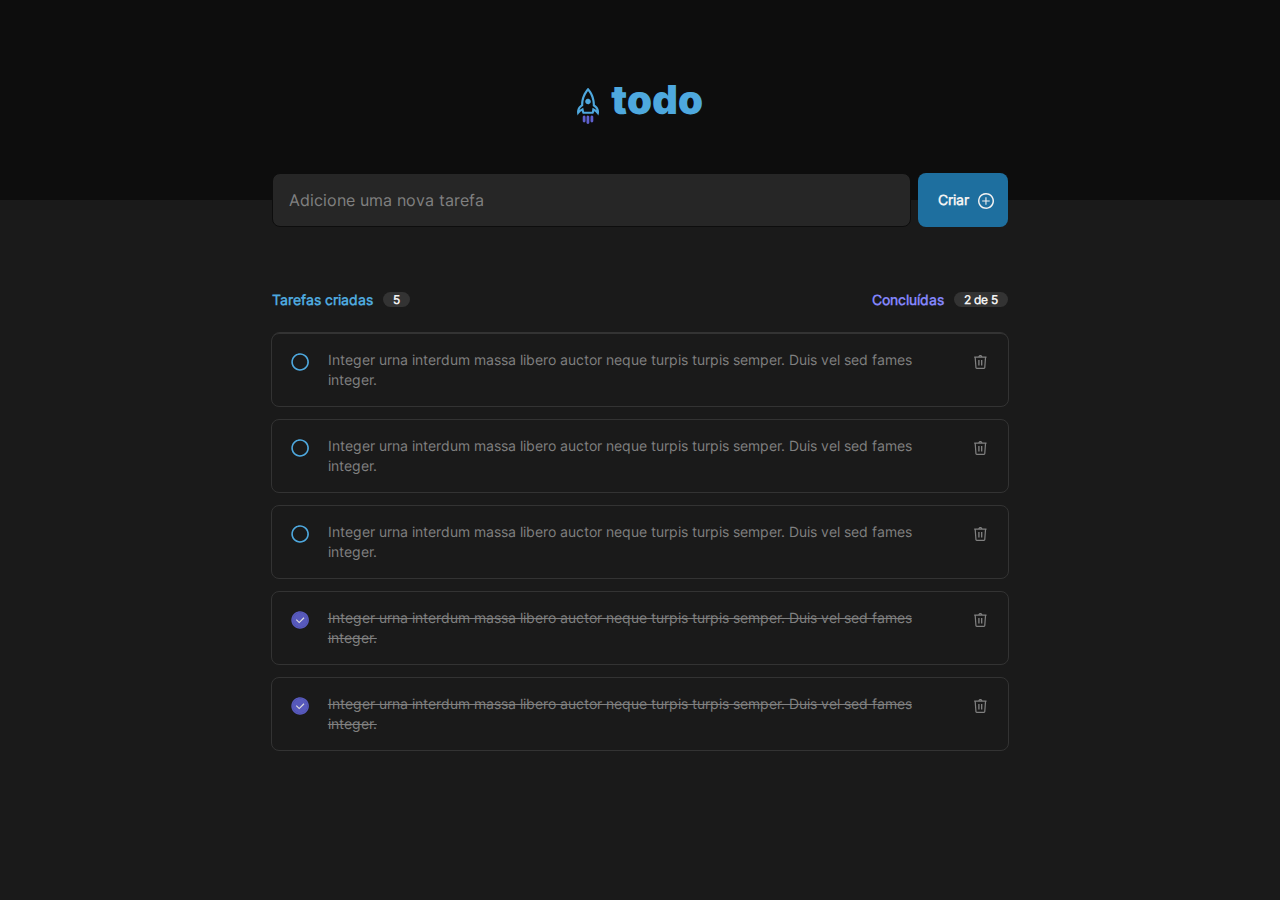
==== TODO_LIST/todo/index.html @ 9557c274 "feat: static todo list layout was created" ====
<!DOCTYPE html>
<html lang="en">
<head>
    <meta charset="UTF-8">
    <meta name="viewport" content="width=device-width, initial-scale=1.0">
    <link rel="stylesheet" href="./styles.css">
    <title>TO DO LIST</title>
</head>
<body>
    <header>
        <div class="headerTitle">
            <img src="../src/images/rocket.svg" alt="logo">
            <h1>todo</h1>
        </div>
    </header>
    <main>
        <form class="createTaskForm">
            <input type="text" name="taskName" value="Adicione uma nova tarefa">
            <button id="buttonCriar">Criar</button>
        </form>
        <form class="taskListForm">
            <div class="taskListFormCounters">
                <div class="taskListCounter">
                    <p>Tarefas criadas</p>
                    <div id="totalTaskCounter">5</div>
                </div>
                <div class="taskListCounter">
                    <p style="color: var(--text-purple);">Concluídas</p>
                    <div id="Concluídas">2 de 5</div>  
                </div>
            </div>
            <div class="taskListFormList">
                <div class="taskItem unfinished">
                    <button class="button finishTask"></button>
                    <p>Integer urna interdum massa libero auctor neque turpis turpis semper. Duis vel sed fames integer.</p>
                    <button class="button deleteTask"></button>
                </div>
                <div class="taskItem unfinished">
                    <button class="button finishTask"></button>
                    <p>Integer urna interdum massa libero auctor neque turpis turpis semper. Duis vel sed fames integer.</p>
                    <button class="button deleteTask"></button>
                </div>
                <div class="taskItem unfinished">
                    <button class="button finishTask"></button>
                    <p>Integer urna interdum massa libero auctor neque turpis turpis semper. Duis vel sed fames integer.</p>
                    <button class="button deleteTask"></button>
                </div>
                <div class="taskItem finished">
                    <button class="button finishTask"></button>
                    <p>Integer urna interdum massa libero auctor neque turpis turpis semper. Duis vel sed fames integer.</p>
                    <button class="button deleteTask"></button>
                </div>
                <div class="taskItem finished">
                    <button class="button finishTask"></button>
                    <p>Integer urna interdum massa libero auctor neque turpis turpis semper. Duis vel sed fames integer.</p>
                    <button class="button deleteTask"></button>
                </div>
            </div>
        </form>
    </main>
</body>
</html>
---- TODO_LIST/todo/styles.css ----
@font-face {
    font-family: "Inter-Black";
    src: url(../src/fonts/Inter/Inter-Black.ttf);
}

@font-face {
    font-family: "Inter-Regular";
    src: url(../src/fonts/Inter/Inter-Regular.ttf);
}

:root {
    --text-blue: #4EA8DE;
    --text-white: #F2F2F2;
    --text-purple: #8284FA;
    --text-gray: #808080;
    --background-black: #0D0D0D;
    --background-blue: #1E6F9F;
    --background-dark-gray: #1A1A1A;
    --background-light-gray: #333333;
    --background-gray: #262626;
}

body {
    margin: 0 auto;

    background-color: var(--background-dark-gray);
}

header {
    display: flex;
    justify-content: center;
    align-items: center;

    height: 200px;
    
    background-color: var(--background-black);
}

.headerTitle {
    display: flex;
    justify-content: space-between;
    align-items: flex-end;

    height: 48px;
}

.headerTitle img {
    width: 22px;
    height: 36px;
}

h1 {
    font-family: Inter-Black;
    font-size: 40px;
    font-weight: 900;
    line-height: 48px;
    letter-spacing: 0em;
    text-align: left;

    color: var(--text-blue);

    margin: 0px 0px 0px 12px;
}

p {
    margin: 0px;
}

main {
    display: flex;
    flex-direction: column;
    align-items: center;
    
}

.createTaskForm {
    display: flex;
    justify-content: space-between;

    position: relative;
    top: -27px;
    width: 736px;
    height: 54px;

    margin-bottom: 37px;
}

.createTaskForm input {
    width: 605px;

    border: 1px solid var(--background-black);
    border-radius: 8px;
    background-color: var(--background-gray);
    color: var(--text-gray);

    font-family: Inter-Regular;
    font-size: 16px;
    font-weight: 400;
    line-height: 22px;
    letter-spacing: 0em;

    padding: 16px;
}

.createTaskForm button {
    width: 90px;

    border: none;
    border-radius: 8px;
    background-color: var(--background-blue);
    background-image: url(../src/images/plus.svg);
    background-repeat: no-repeat;
    background-position: 60px 20px;
    text-align: left;
    padding-left: 20px;
    color: var(--text-white);

    font-family: Inter-Regular;
    font-size: 14px;
    font-weight: 700;
    line-height: 20px;
}

.taskListForm {
    width: 736px;
    min-height: 287px;
}

.taskListFormCounters {
    display: flex;
    justify-content: space-between;
    align-items: center;
}

.taskListCounter {
    display: flex;
    align-items: center;
}

.taskListCounter p {
    font-family: Inter-Regular;
    font-size: 14px;
    font-weight: 700;
    line-height: 17px;

    color: var(--text-blue);

    margin: 0px;
}

.taskListCounter div {
    background-color: var(--background-light-gray);
    color: var(--text-white);

    border-radius: 999px;

    margin-left: 10px;
    padding: 0px 10px;

    font-family: Inter-Regular;
    font-size: 12px;
    font-weight: 700;
    line-height: 15px;
}

.taskListFormList {
    display: flex;
    flex-direction: column;
    justify-content: flex-start;
    align-items: center;

    min-height: 244px;

    border-top: 1px solid var(--background-light-gray);
    border-radius: 8px;

    margin-top: 24px;
}

.taskListFormList img {
    margin-top: 64px;
}

.taskListFormList p {
    font-family: Inter-Regular;
    font-size: 16px;
    font-weight: 400;
    line-height: 22px;
    text-align: center;

    color: var(--text-gray);
}

.taskListFormList p span {
    font-weight: 700px;
    font-family: Inter-Black;
}

.taskItem {
    display: flex;
    justify-content: space-between;

    width: 100%;

    border: 1px solid var(--background-light-gray);
    border-radius: 8px;

    margin-bottom: 12px;
}

.taskItem p {
    margin: 16px 0px;

    font-family: Inter-Regular;
    font-size: 14px;
    font-weight: 400;
    line-height: 20px;
    letter-spacing: 0em;
    text-align: left;
}

.taskItem.finished p {
    text-decoration:line-through;
}

.taskItem .button {
    width: 24px;
    height: 24px;
    background-color: transparent;
    background-repeat: no-repeat;
    border: none;

    margin: 16px 16px;
}

.taskItem.unfinished .button.finishTask {
    background-image: url(../src/images/check_off.svg);
}

.taskItem.finished .button.finishTask {
    background-image: url(../src/images/check_on.svg);
}

.taskItem .button.deleteTask {
    background-image: url(../src/images/trash.svg);
}
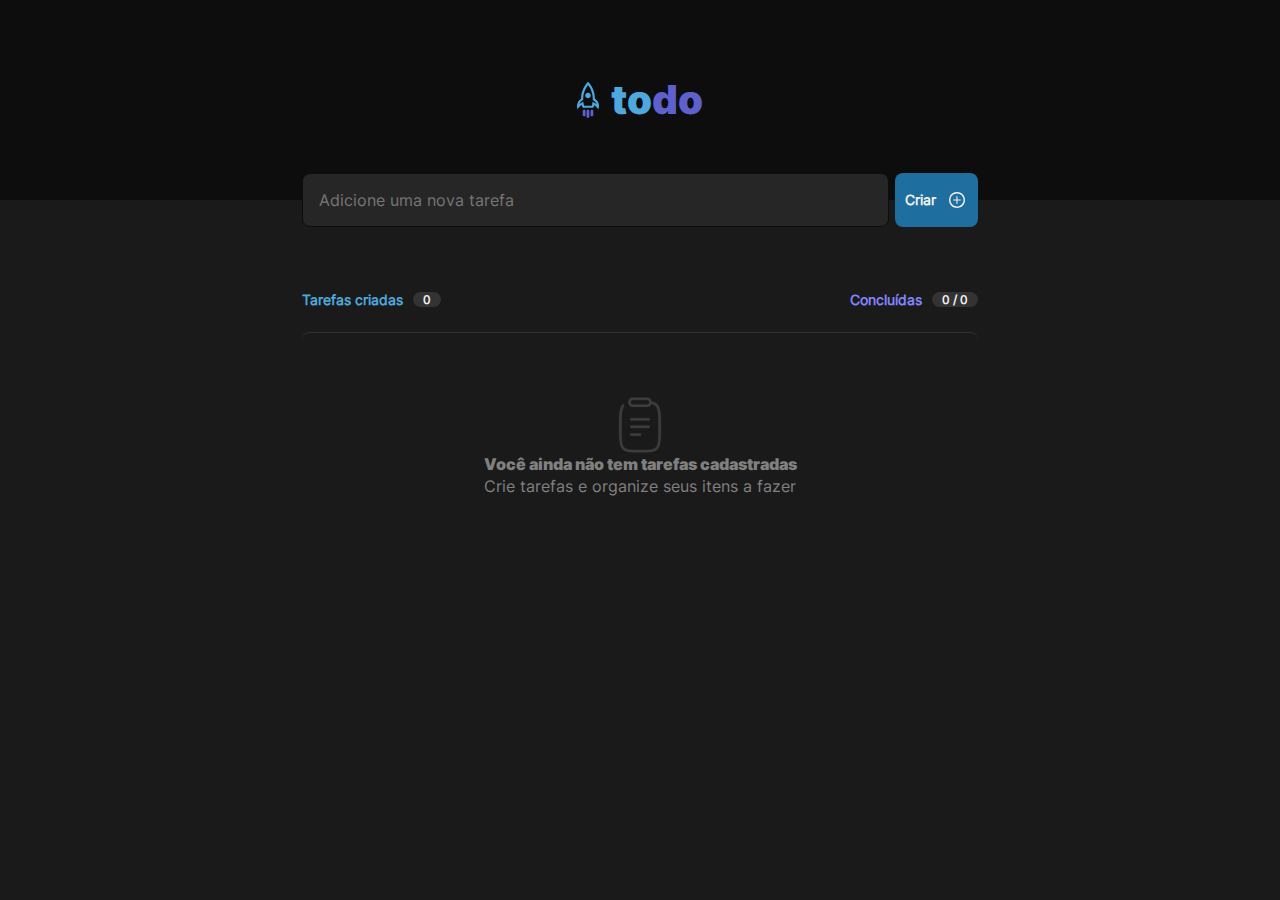
==== commit 35c10a7e: "feat: dynamic logic was added" ====
--- a/TODO_LIST/todo/index.html
+++ b/TODO_LIST/todo/index.html
@@ -10,53 +10,46 @@
     <header>
         <div class="headerTitle">
             <img src="../src/images/rocket.svg" alt="logo">
-            <h1>todo</h1>
+            <h1>to<span>do</span></h1>
         </div>
     </header>
     <main>
-        <form class="createTaskForm">
-            <input type="text" name="taskName" value="Adicione uma nova tarefa">
+        <div class="createTaskForm">
+            <input id="inputTask" type="text" name="taskName" placeholder="Adicione uma nova tarefa">
             <button id="buttonCriar">Criar</button>
-        </form>
-        <form class="taskListForm">
+        </div>
+        <div class="taskListForm">
             <div class="taskListFormCounters">
                 <div class="taskListCounter">
                     <p>Tarefas criadas</p>
-                    <div id="totalTaskCounter">5</div>
+                    <div id="totalTaskCounter">0</div>
                 </div>
                 <div class="taskListCounter">
-                    <p style="color: var(--text-purple);">Concluídas</p>
-                    <div id="Concluídas">2 de 5</div>  
+                    <p style="color: var(--purple);">Concluídas</p>
+                    <div id="completedTaskCounter">0 / 0</div>  
                 </div>
             </div>
-            <div class="taskListFormList">
-                <div class="taskItem unfinished">
-                    <button class="button finishTask"></button>
-                    <p>Integer urna interdum massa libero auctor neque turpis turpis semper. Duis vel sed fames integer.</p>
-                    <button class="button deleteTask"></button>
-                </div>
-                <div class="taskItem unfinished">
-                    <button class="button finishTask"></button>
-                    <p>Integer urna interdum massa libero auctor neque turpis turpis semper. Duis vel sed fames integer.</p>
-                    <button class="button deleteTask"></button>
-                </div>
-                <div class="taskItem unfinished">
-                    <button class="button finishTask"></button>
-                    <p>Integer urna interdum massa libero auctor neque turpis turpis semper. Duis vel sed fames integer.</p>
-                    <button class="button deleteTask"></button>
-                </div>
-                <div class="taskItem finished">
-                    <button class="button finishTask"></button>
-                    <p>Integer urna interdum massa libero auctor neque turpis turpis semper. Duis vel sed fames integer.</p>
-                    <button class="button deleteTask"></button>
-                </div>
-                <div class="taskItem finished">
-                    <button class="button finishTask"></button>
-                    <p>Integer urna interdum massa libero auctor neque turpis turpis semper. Duis vel sed fames integer.</p>
-                    <button class="button deleteTask"></button>
-                </div>
+            <div id="taskListFormListEmpty">
+                <img src="../src/images/Clipboard.svg" alt="clipboard">
+                <p><span>Você ainda não tem tarefas cadastradas</span><br>
+                    Crie tarefas e organize seus itens a fazer
+                </p>
             </div>
-        </form>
+            <ul id="taskListFormList">
+                <li id="taskItemPattern" class="taskItem">
+                    <input type="checkbox" name="task1" id="task1" onclick="changeCheckbox(event)">
+                    <label for="task1"></label>
+                    <button class="buttonDeleteTask" onclick="deleteTask(event)">
+                        <svg width="13" height="14" viewBox="0 0 13 14" fill="none" xmlns="http://www.w3.org/2000/svg">
+                            <path d="M8.70214 4.98547H7.37158V10.5073H8.70214V4.98547Z" fill="#808080"/>
+                            <path d="M5.96239 4.98547H4.63184V10.5073H5.96239V4.98547Z" fill="#808080"/>
+                            <path d="M12.978 2.16712C12.9754 2.03061 12.9295 1.89846 12.8469 1.78975C12.7642 1.68104 12.6492 1.6014 12.5184 1.56232C12.4596 1.53782 12.3974 1.52252 12.3339 1.51696H8.78678C8.6525 1.07791 8.38082 0.693554 8.01174 0.420471C7.64265 0.147388 7.19564 0 6.73651 0C6.27738 0 5.83038 0.147388 5.46129 0.420471C5.0922 0.693554 4.82053 1.07791 4.68625 1.51696H1.13911C1.08068 1.51814 1.02269 1.52729 0.96674 1.54418H0.95162C0.813182 1.58701 0.693338 1.67547 0.61163 1.79515C0.529921 1.91483 0.49117 2.05866 0.501693 2.20319C0.512217 2.34771 0.571396 2.48441 0.669579 2.59099C0.767763 2.69757 0.899158 2.76774 1.04234 2.79006L1.75298 12.5334C1.76382 12.9127 1.91693 13.2741 2.18191 13.5458C2.44688 13.8175 2.80435 13.9797 3.18332 14H10.2867C10.6662 13.9804 11.0244 13.8186 11.29 13.5468C11.5556 13.2751 11.7092 12.9132 11.72 12.5334L12.4277 2.79914C12.5802 2.77797 12.72 2.70232 12.8212 2.58615C12.9223 2.46999 12.978 2.32116 12.978 2.16712ZM6.73651 1.21456C6.8661 1.21458 6.99427 1.24146 7.11294 1.29351C7.23161 1.34556 7.3382 1.42164 7.42598 1.51696H6.04704C6.13459 1.42135 6.24114 1.34507 6.35986 1.29299C6.47859 1.24092 6.60687 1.21421 6.73651 1.21456ZM10.2867 12.7904H3.18332C3.10168 12.7904 2.97467 12.6573 2.95955 12.4457L2.25798 2.81123H11.215L10.5135 12.4457C10.4984 12.6573 10.3714 12.7904 10.2867 12.7904Z" fill="#808080"/>
+                        </svg>                            
+                    </button>
+                </li>
+            </ul>
+        </div>
     </main>
+    <script src="script.js"></script>
 </body>
 </html>--- a/TODO_LIST/todo/styles.css
+++ b/TODO_LIST/todo/styles.css
@@ -8,22 +8,30 @@
     src: url(../src/fonts/Inter/Inter-Regular.ttf);
 }
 
+* {
+   margin: 0;
+   padding: 0; 
+}
+
 :root {
-    --text-blue: #4EA8DE;
-    --text-white: #F2F2F2;
-    --text-purple: #8284FA;
-    --text-gray: #808080;
-    --background-black: #0D0D0D;
-    --background-blue: #1E6F9F;
-    --background-dark-gray: #1A1A1A;
-    --background-light-gray: #333333;
-    --background-gray: #262626;
+    --blue-dark: #1E6F9F;
+    --blue: #4EA8DE;
+    --purple: #8284FA;
+    --purple-dark: #5E60CE;
+    --gray-100: #F2F2F2;
+    --gray-200: #D9D9D9;
+    --gray-300: #808080;
+    --gray-400: #333333;
+    --gray-500: #262626;
+    --gray-600: #1A1A1A;
+    --gray-700: #0D0D0D;
+    --danger: #E25858;
 }
 
 body {
     margin: 0 auto;
 
-    background-color: var(--background-dark-gray);
+    background-color: var(--gray-600);
 }
 
 header {
@@ -33,13 +41,13 @@
 
     height: 200px;
     
-    background-color: var(--background-black);
+    background-color: var(--gray-700);
 }
 
 .headerTitle {
     display: flex;
     justify-content: space-between;
-    align-items: flex-end;
+    align-items: center;
 
     height: 48px;
 }
@@ -57,9 +65,13 @@
     letter-spacing: 0em;
     text-align: left;
 
-    color: var(--text-blue);
+    color: var(--blue);
 
     margin: 0px 0px 0px 12px;
+}
+
+h1 span {
+    color: var(--purple-dark);
 }
 
 p {
@@ -71,6 +83,7 @@
     flex-direction: column;
     align-items: center;
     
+    margin: 0% 17%;
 }
 
 .createTaskForm {
@@ -79,19 +92,19 @@
 
     position: relative;
     top: -27px;
-    width: 736px;
+    width: 80%;
     height: 54px;
 
     margin-bottom: 37px;
 }
 
 .createTaskForm input {
-    width: 605px;
-
-    border: 1px solid var(--background-black);
-    border-radius: 8px;
-    background-color: var(--background-gray);
-    color: var(--text-gray);
+    width: 90%;
+
+    border: 1px solid var(--gray-700);
+    border-radius: 8px;
+    background-color: var(--gray-500);
+    color: var(--gray-300);
 
     font-family: Inter-Regular;
     font-size: 16px;
@@ -102,27 +115,44 @@
     padding: 16px;
 }
 
+.createTaskForm input:focus {
+    color: var(--gray-100);
+    outline-style:groove;
+    outline-color: var(--purple-dark);
+    outline-width: 2px;
+}
+
 .createTaskForm button {
     width: 90px;
 
     border: none;
     border-radius: 8px;
-    background-color: var(--background-blue);
+    background-color: var(--blue-dark);
     background-image: url(../src/images/plus.svg);
     background-repeat: no-repeat;
-    background-position: 60px 20px;
+    background-position: 80% 50%;
     text-align: left;
-    padding-left: 20px;
-    color: var(--text-white);
+    
+    color: var(--gray-100);
 
     font-family: Inter-Regular;
     font-size: 14px;
     font-weight: 700;
     line-height: 20px;
+
+    padding-left: 1.5%;
+    margin-left: 1%;
+
+    cursor: pointer;
+    transition: 0.3s;
+}
+
+.createTaskForm button:hover {
+    background-color: var(--blue);
 }
 
 .taskListForm {
-    width: 736px;
+    width: 80%;
     min-height: 287px;
 }
 
@@ -143,14 +173,14 @@
     font-weight: 700;
     line-height: 17px;
 
-    color: var(--text-blue);
+    color: var(--blue);
 
     margin: 0px;
 }
 
 .taskListCounter div {
-    background-color: var(--background-light-gray);
-    color: var(--text-white);
+    background-color: var(--gray-400);
+    color: var(--gray-100);
 
     border-radius: 999px;
 
@@ -163,67 +193,82 @@
     line-height: 15px;
 }
 
-.taskListFormList {
-    display: flex;
+#taskListFormList {
+    display: none;
     flex-direction: column;
     justify-content: flex-start;
     align-items: center;
 
     min-height: 244px;
 
-    border-top: 1px solid var(--background-light-gray);
-    border-radius: 8px;
-
     margin-top: 24px;
 }
 
-.taskListFormList img {
+#taskListFormListEmpty {
+    display: flex;
+    flex-direction: column;
+    justify-content: flex-start;
+    align-items: center;
+
+    border-top: 1px solid var(--gray-400);
+    border-radius: 8px;
+
+    margin-top: 24px;
+}
+
+#taskListFormListEmpty img {
     margin-top: 64px;
 }
 
-.taskListFormList p {
+#taskListFormListEmpty p {
     font-family: Inter-Regular;
     font-size: 16px;
     font-weight: 400;
     line-height: 22px;
     text-align: center;
 
-    color: var(--text-gray);
-}
-
-.taskListFormList p span {
-    font-weight: 700px;
+    color: var(--gray-300);
+}
+
+#taskListFormListEmpty p span {
+    font-weight: 700;
     font-family: Inter-Black;
 }
 
+#taskItemPattern {
+    display: none;
+}
+
 .taskItem {
     display: flex;
     justify-content: space-between;
-
-    width: 100%;
-
-    border: 1px solid var(--background-light-gray);
+    align-items: center;
+
+    width: 96%;
+
+    border: 1px solid var(--gray-400);
     border-radius: 8px;
 
     margin-bottom: 12px;
-}
-
-.taskItem p {
-    margin: 16px 0px;
-
+
+    padding: 16px;
+}
+
+.taskItem label {
+    word-wrap: break-word;
+
+    width: 70%;
     font-family: Inter-Regular;
     font-size: 14px;
     font-weight: 400;
     line-height: 20px;
     letter-spacing: 0em;
     text-align: left;
-}
-
-.taskItem.finished p {
-    text-decoration:line-through;
-}
-
-.taskItem .button {
+
+    color: var(--gray-100);
+}
+
+.buttonDeleteTask {
     width: 24px;
     height: 24px;
     background-color: transparent;
@@ -231,16 +276,14 @@
     border: none;
 
     margin: 16px 16px;
-}
-
-.taskItem.unfinished .button.finishTask {
-    background-image: url(../src/images/check_off.svg);
-}
-
-.taskItem.finished .button.finishTask {
-    background-image: url(../src/images/check_on.svg);
-}
-
-.taskItem .button.deleteTask {
-    background-image: url(../src/images/trash.svg);
+    
+    cursor: pointer;
+}
+
+svg path {
+    transition: 0.3s;
+}
+
+.buttonDeleteTask:hover svg path{
+    fill: var(--danger);
 }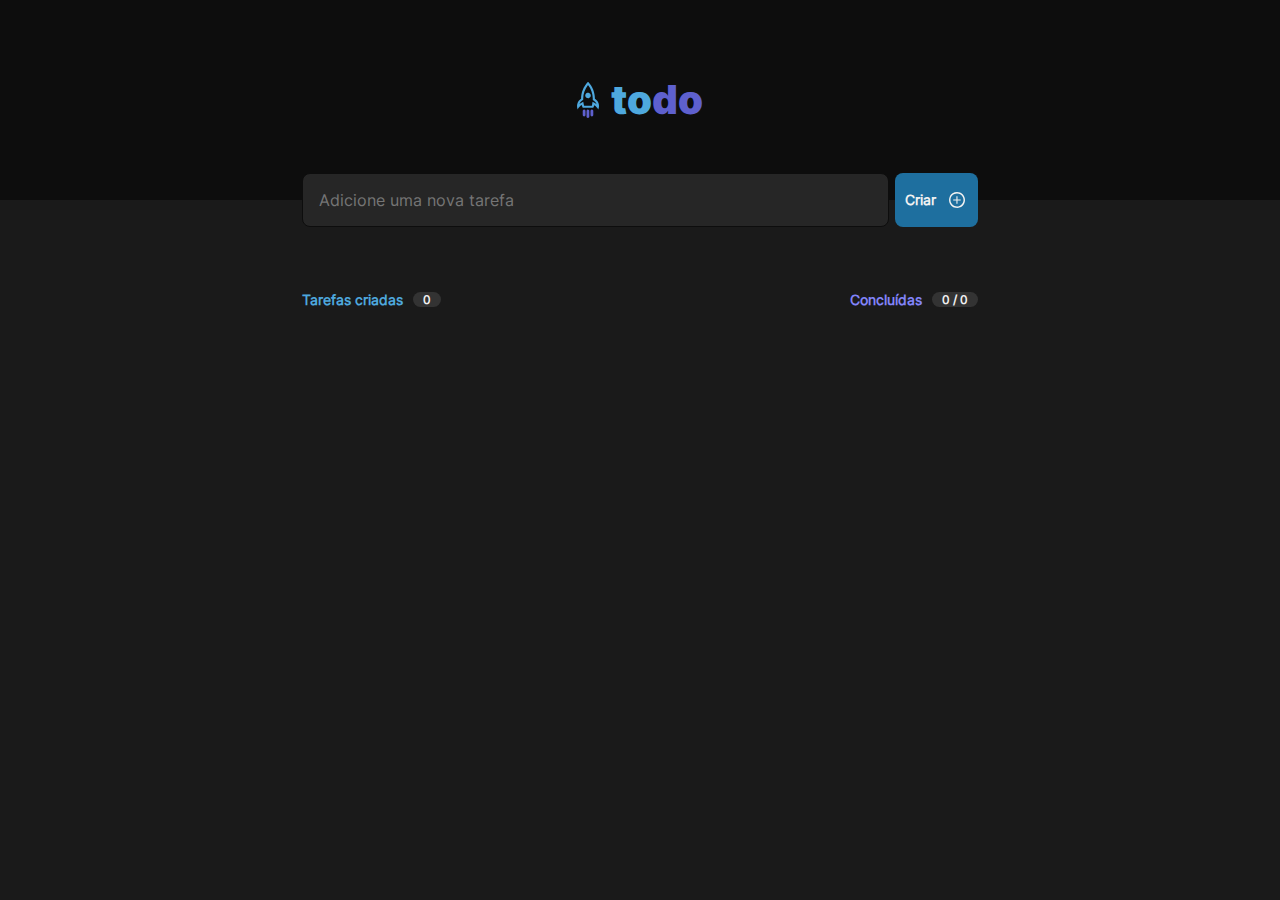
==== commit 0928b52b: "feat: checkbox stilization was made" ====
--- a/TODO_LIST/todo/index.html
+++ b/TODO_LIST/todo/index.html
@@ -38,7 +38,7 @@
             <ul id="taskListFormList">
                 <li id="taskItemPattern" class="taskItem">
                     <input type="checkbox" name="task1" id="task1" onclick="changeCheckbox(event)">
-                    <label for="task1"></label>
+                    <label for="task1">Integer urna interdum massa libero auctor neque turpis turpis semper. Duis vel sed fames integer.</label>
                     <button class="buttonDeleteTask" onclick="deleteTask(event)">
                         <svg width="13" height="14" viewBox="0 0 13 14" fill="none" xmlns="http://www.w3.org/2000/svg">
                             <path d="M8.70214 4.98547H7.37158V10.5073H8.70214V4.98547Z" fill="#808080"/>
--- a/TODO_LIST/todo/styles.css
+++ b/TODO_LIST/todo/styles.css
@@ -1,3 +1,10 @@
+@supports(-webkit-appearance: none) or (-moz-appearance: none) {
+    input[type='checkbox']{
+      -webkit-appearance: none;
+      -moz-appearance: none;
+    }
+  }
+
 @font-face {
     font-family: "Inter-Black";
     src: url(../src/fonts/Inter/Inter-Black.ttf);
@@ -194,7 +201,7 @@
 }
 
 #taskListFormList {
-    display: none;
+    display: flex;
     flex-direction: column;
     justify-content: flex-start;
     align-items: center;
@@ -205,7 +212,7 @@
 }
 
 #taskListFormListEmpty {
-    display: flex;
+    display: none;
     flex-direction: column;
     justify-content: flex-start;
     align-items: center;
@@ -241,23 +248,64 @@
 
 .taskItem {
     display: flex;
-    justify-content: space-between;
-    align-items: center;
-
-    width: 96%;
+    
+    align-items: flex-start;
+
+    width: 100%;
 
     border: 1px solid var(--gray-400);
     border-radius: 8px;
 
     margin-bottom: 12px;
-
-    padding: 16px;
+    padding: 16px 0px;
+}
+
+.taskItem input{
+    position: relative;
+    width: 18px;
+    height: 18px;
+    border: 2px solid var(--blue);
+    border-radius: 50%;
+    margin-top: 5px;
+    margin-left: 19px;
+    margin-right: 16px;
+    cursor: pointer;
+}
+
+.taskItem input:checked {
+    position: relative;
+    width: 18px;
+    height: 17px;
+    background-color: var(--purple-dark);
+    border: none;
+    border-radius: 50%;
+    margin-top: 5px;
+    margin-left: 19px;
+    margin-right: 16px;
+    cursor: pointer;
+}
+
+.taskItem input:checked + label {
+    text-decoration: line-through;
+    color: var(--gray-300);
+}
+
+.taskItem input:checked::before {
+    content: '';
+    position: absolute;
+    display: inline-block;
+    width: 15px;
+    height: 15px;
+    left: 20%;
+    top: 30%;
+    background-image: url(../src/images/check.svg);
+    background-repeat: no-repeat;
 }
 
 .taskItem label {
     word-wrap: break-word;
 
-    width: 70%;
+    width: 85%;
     font-family: Inter-Regular;
     font-size: 14px;
     font-weight: 400;
@@ -275,7 +323,8 @@
     background-repeat: no-repeat;
     border: none;
 
-    margin: 16px 16px;
+    margin-right: 10px;
+    margin-left: 20px;
     
     cursor: pointer;
 }
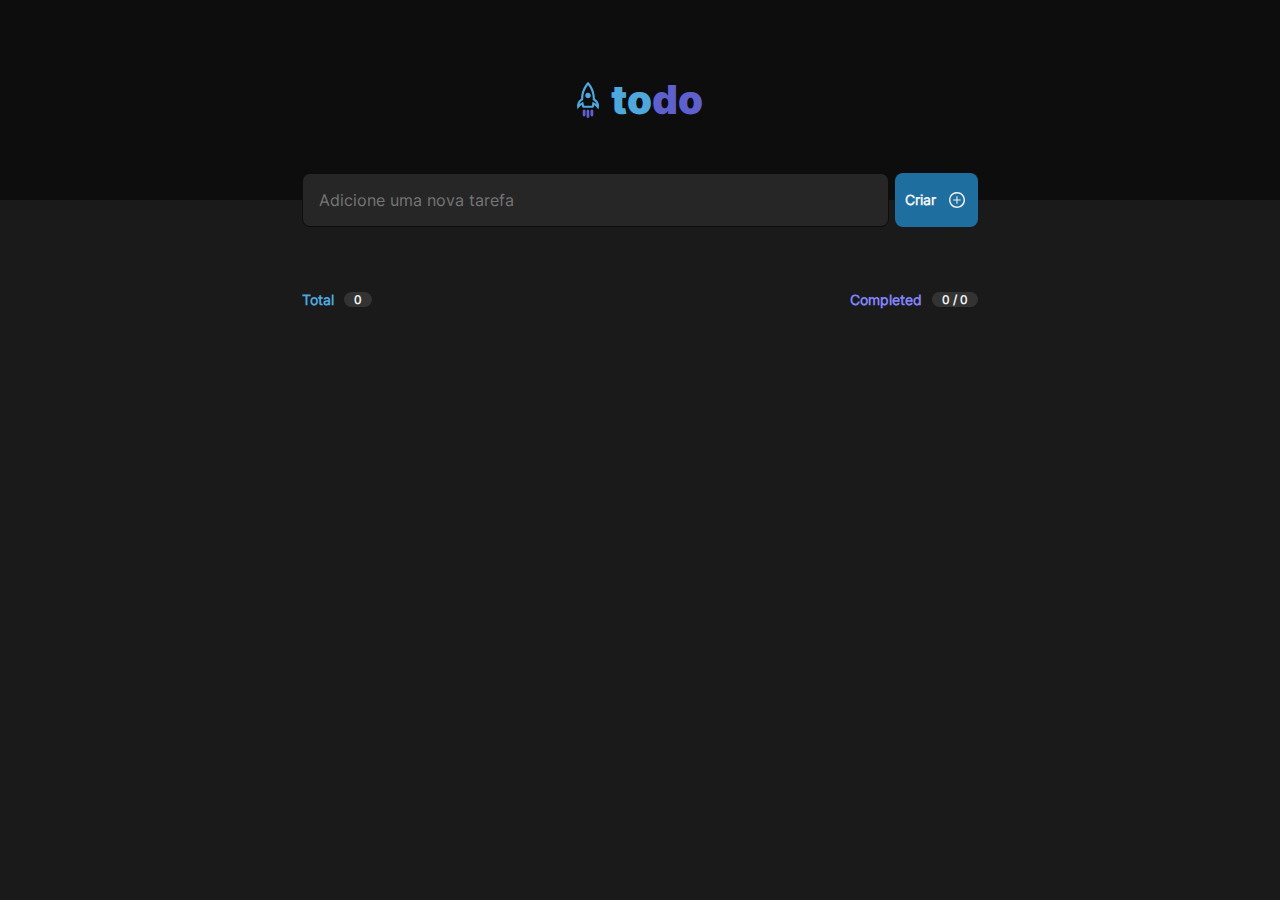
==== commit 8778b3dc: "fix: fixed responsive bug" ====
--- a/TODO_LIST/todo/index.html
+++ b/TODO_LIST/todo/index.html
@@ -15,17 +15,17 @@
     </header>
     <main>
         <div class="createTaskForm">
-            <input id="inputTask" type="text" name="taskName" placeholder="Adicione uma nova tarefa">
+            <input id="inputTask" type="text" name="taskName" placeholder="Adicione uma nova tarefa" onkeypress="handleEnterPress(event)">
             <button id="buttonCriar">Criar</button>
         </div>
         <div class="taskListForm">
             <div class="taskListFormCounters">
                 <div class="taskListCounter">
-                    <p>Tarefas criadas</p>
+                    <p>Total</p>
                     <div id="totalTaskCounter">0</div>
                 </div>
                 <div class="taskListCounter">
-                    <p style="color: var(--purple);">Concluídas</p>
+                    <p style="color: var(--purple);">Completed</p>
                     <div id="completedTaskCounter">0 / 0</div>  
                 </div>
             </div>
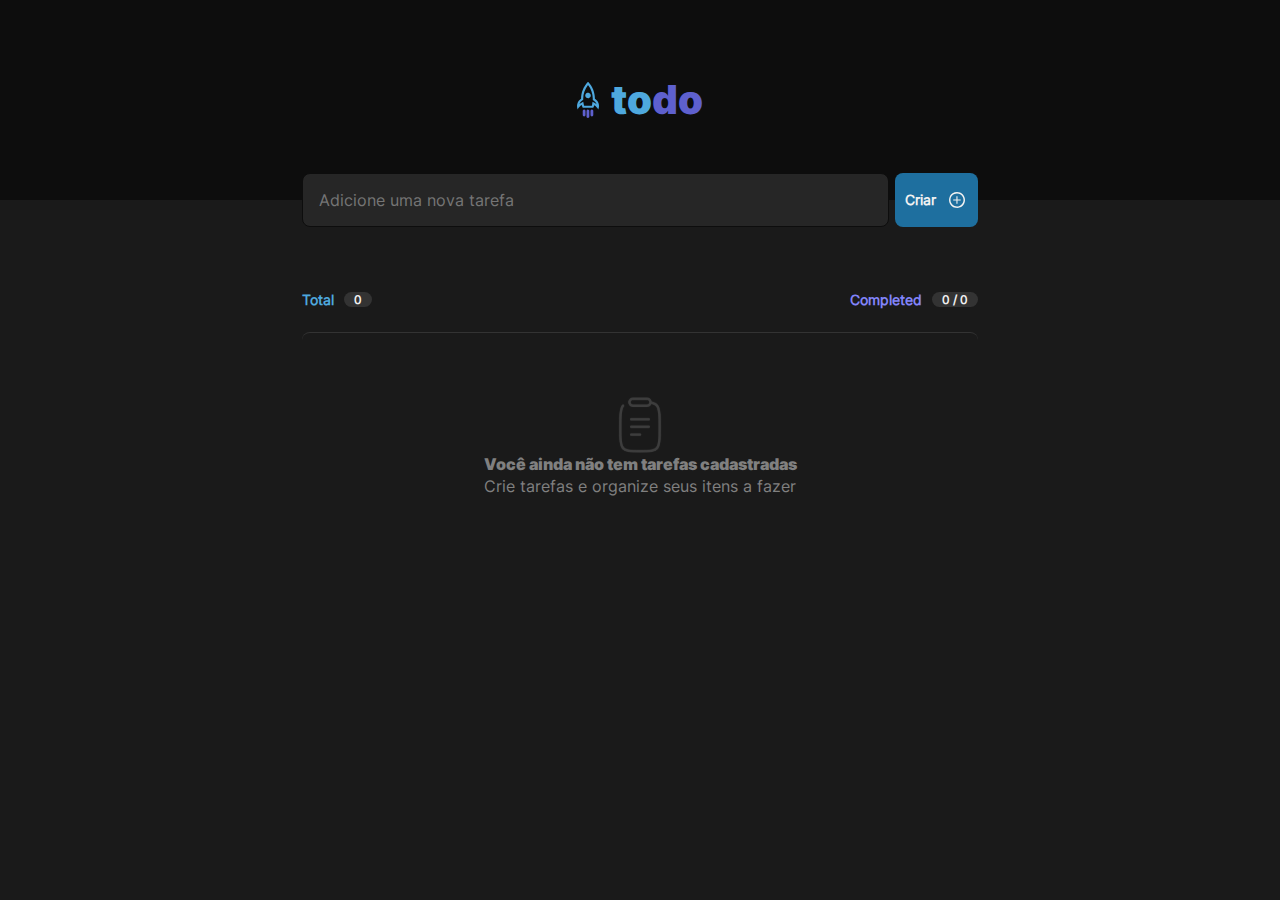
==== commit 667652cd: "feat: remade todo list using jQuery" ====
--- a/TODO_LIST/todo/index.html
+++ b/TODO_LIST/todo/index.html
@@ -15,7 +15,7 @@
     </header>
     <main>
         <div class="createTaskForm">
-            <input id="inputTask" type="text" name="taskName" placeholder="Adicione uma nova tarefa" onkeypress="handleEnterPress(event)">
+            <input id="inputTask" type="text" name="taskName" placeholder="Adicione uma nova tarefa">
             <button id="buttonCriar">Criar</button>
         </div>
         <div class="taskListForm">
@@ -50,6 +50,7 @@
             </ul>
         </div>
     </main>
-    <script src="script.js"></script>
+    <script src="jquery-3.7.1.min.js"></script>
+    <script src="jQueryScript.js"></script>
 </body>
 </html>--- a/TODO_LIST/todo/styles.css
+++ b/TODO_LIST/todo/styles.css
@@ -201,7 +201,7 @@
 }
 
 #taskListFormList {
-    display: flex;
+    display: none;
     flex-direction: column;
     justify-content: flex-start;
     align-items: center;
@@ -212,7 +212,7 @@
 }
 
 #taskListFormListEmpty {
-    display: none;
+    display: flex;
     flex-direction: column;
     justify-content: flex-start;
     align-items: center;
